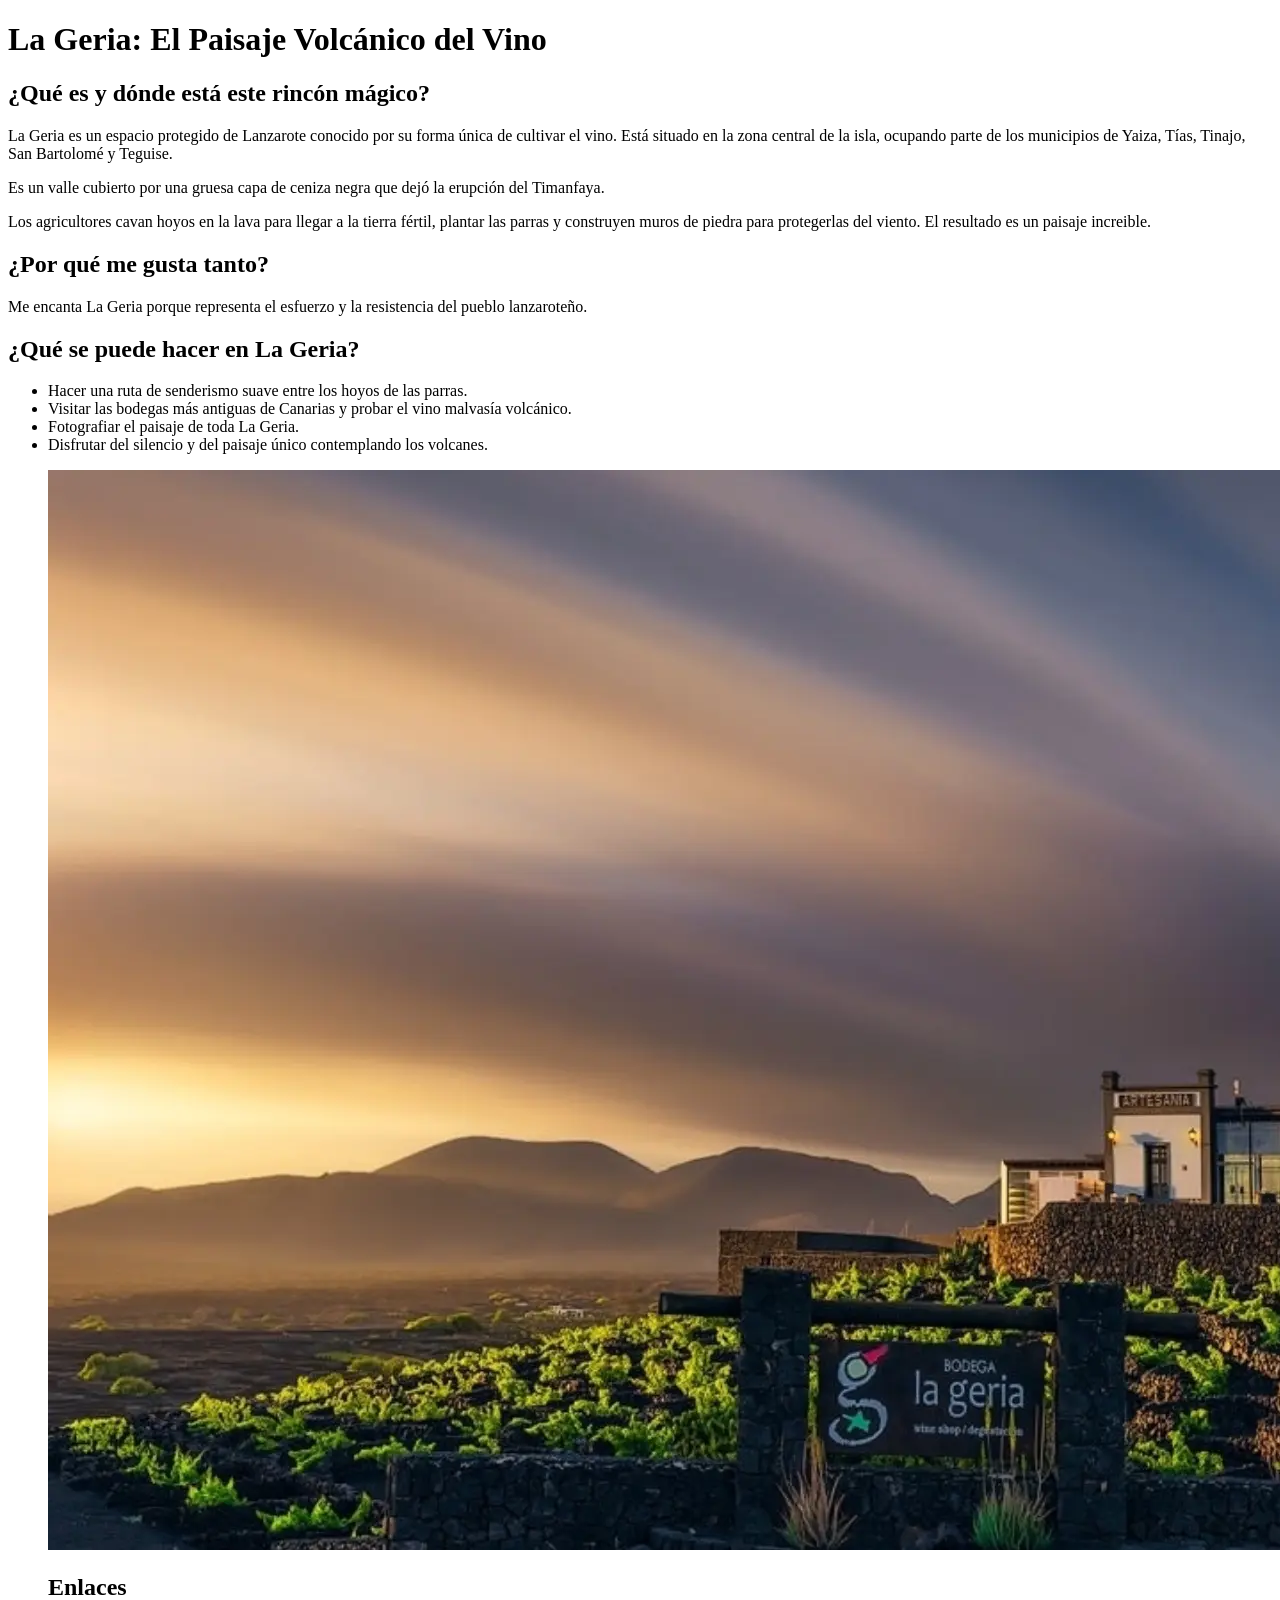
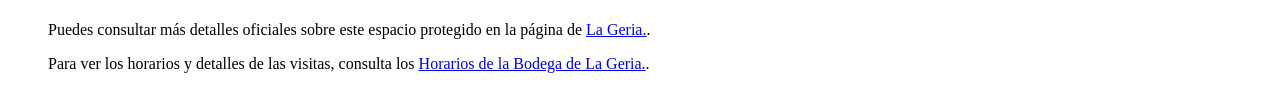
==== index.html @ b386b3d1 "Terminar index.html y empezar datos" ====
<!DOCTYPE html>
<html lang="es">
<head>
    <meta charset="UTF-8">
    <meta name="viewport" content="width=device-width, initial-scale=1.0">
    <title>La Geria</title>
    <meta name="description" content="Descubre La Geria, el impresionante paisaje protegido de Lanzarote donde se cultiva el vino sobre ceniza volcánica.">
</head>
<body>
    <h1>La Geria: El Paisaje Volcánico del Vino</h1>
    <h2>¿Qué es y dónde está este rincón mágico?</h2>
    <p>La Geria es un espacio protegido de Lanzarote conocido por su forma única de cultivar el vino. Está situado en la zona central de la isla, ocupando parte de los municipios de Yaiza, Tías, Tinajo, San Bartolomé y Teguise. 
    <p>Es un valle cubierto por una gruesa capa de ceniza negra que dejó la erupción del Timanfaya.</p>
    <p>Los agricultores cavan hoyos en la lava para llegar a la tierra fértil, plantar las parras y construyen muros de piedra para protegerlas del viento. El resultado es un paisaje increible.</p>
    <h2>¿Por qué me gusta tanto?</h2>
    <p>Me encanta La Geria porque representa el esfuerzo y la resistencia del pueblo lanzaroteño.</p>
    <h2>¿Qué se puede hacer en La Geria?</h2>
    <ul>
        <li>Hacer una ruta de senderismo suave entre los hoyos de las parras.</li>
        <li>Visitar las bodegas más antiguas de Canarias y probar el vino malvasía volcánico.</li>
        <li>Fotografiar el paisaje de toda La Geria.</li>
        <li>Disfrutar del silencio y del paisaje único contemplando los volcanes.</li>
    </ul>
    <figure>
        <img src="img/lageria.png">
    <h2>Enlaces</h2>
    <p>Puedes consultar más detalles oficiales sobre este espacio protegido en la página de <a href="https://www.lageria.com/" target="_blank">La Geria.</a>.</p>
    <p>Para ver los horarios y detalles de las visitas, consulta los <a href="datos.html">Horarios de la Bodega de La Geria.</a>.</p>
</body>
</html>
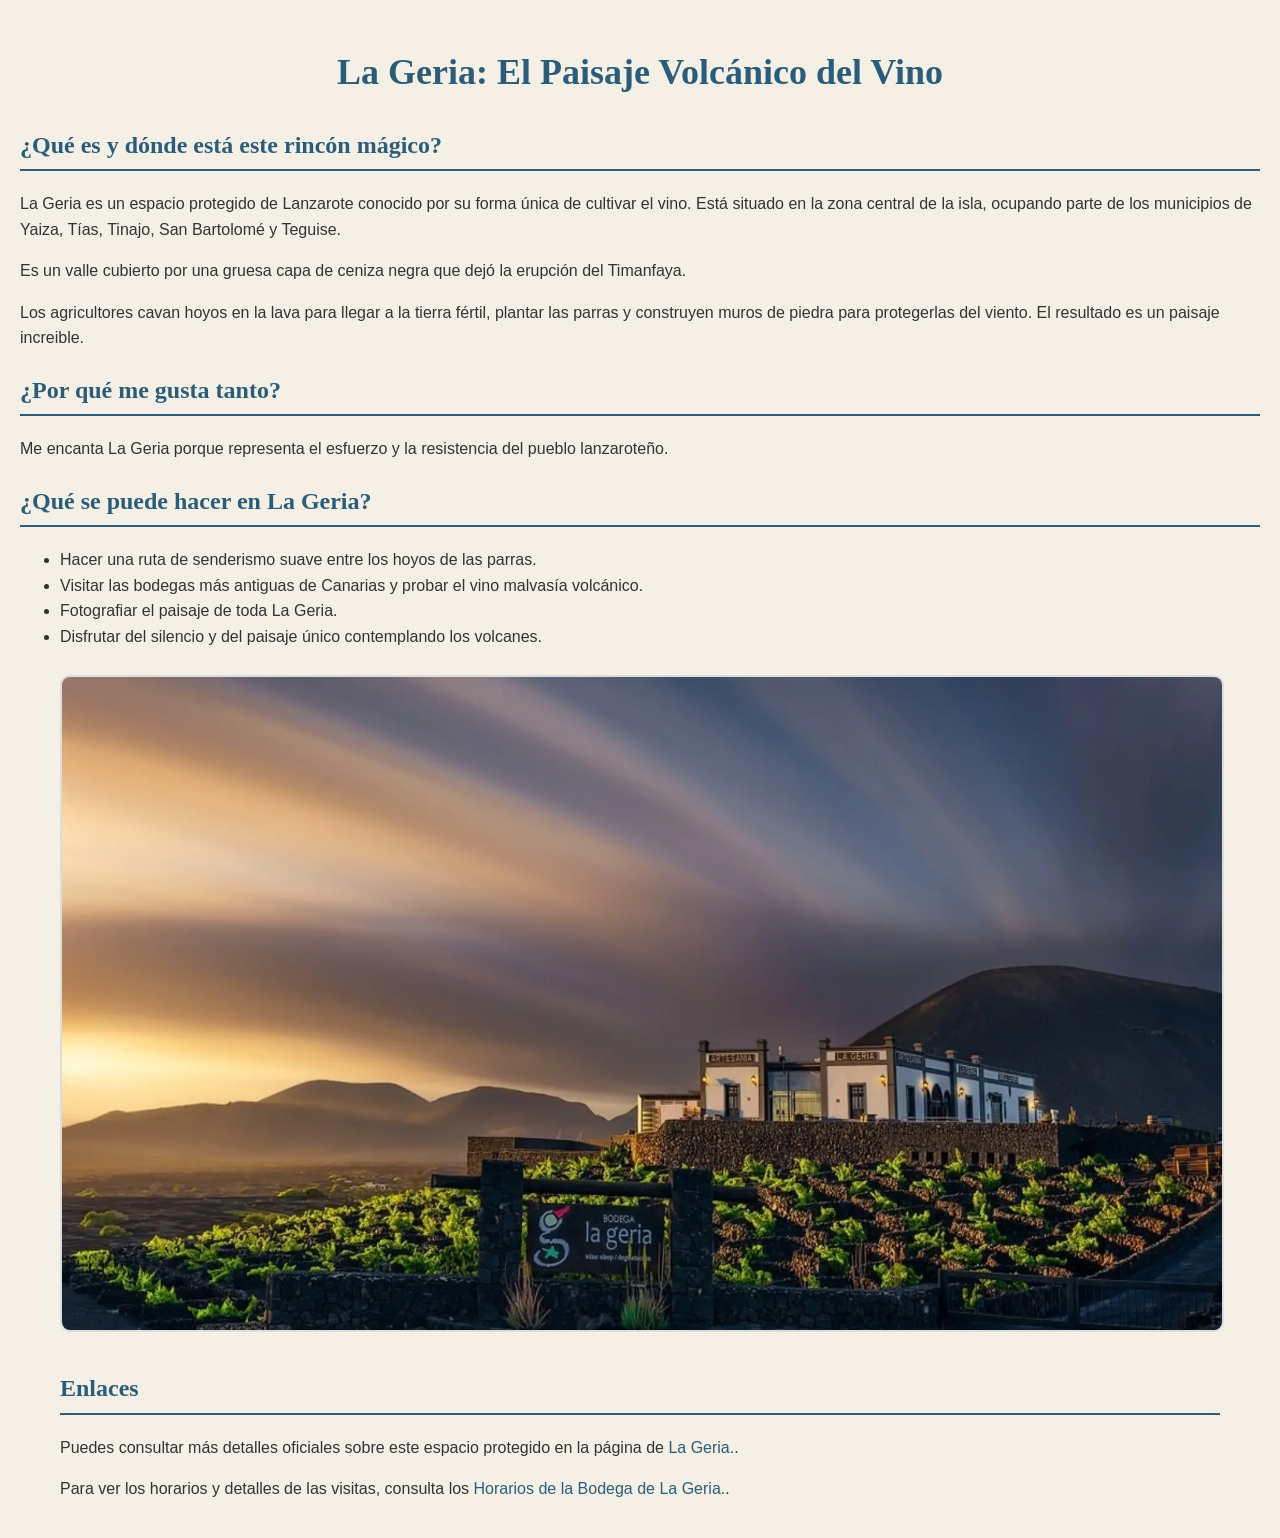
==== commit 845a548b: "Hacer estilos.css" ====
--- a/index.html
+++ b/index.html
@@ -5,6 +5,7 @@
     <meta name="viewport" content="width=device-width, initial-scale=1.0">
     <title>La Geria</title>
     <meta name="description" content="Descubre La Geria, el impresionante paisaje protegido de Lanzarote donde se cultiva el vino sobre ceniza volcánica.">
+    <link rel="stylesheet" href="estilos.css">
 </head>
 <body>
     <h1>La Geria: El Paisaje Volcánico del Vino</h1>
--- a/estilos.css
+++ b/estilos.css
@@ -0,0 +1,56 @@
+body {
+    font-family: Arial, sans-serif;
+    color: #333333;
+    background-color: #f5f0e6;
+    margin: 0;
+    padding: 20px;
+    line-height: 1.6;
+}
+h1, h2 {
+    font-family: Georgia, serif;
+    color: #2b5d7a;
+}
+h1 {
+    font-size: 36px;
+    text-align: center;
+}
+h2 {
+    font-size: 24px;
+    border-bottom: 2px solid #2b5d7a;
+    padding-bottom: 5px;
+}
+a {
+    color: #2b5d7a;
+    text-decoration: none;
+}
+a:hover {
+    text-decoration: underline;
+}
+img {
+    max-width: 100%;
+    height: auto;
+    border-radius: 10px;
+    border: 2px solid #ddd;
+    margin: 10px 0;
+}
+table {
+    width: 100%;
+    border-collapse: collapse;
+    margin: 20px 0;
+}
+th, td {
+    border: 1px solid #999999;
+    padding: 10px;
+    text-align: left;
+}
+th {
+    background-color: #2b5d7a;
+    color: white;
+}
+.aviso {
+    background-color: lightyellow;
+    border: 2px solid orange;
+    padding: 15px;
+    border-radius: 8px;
+    margin: 15px 0;
+}
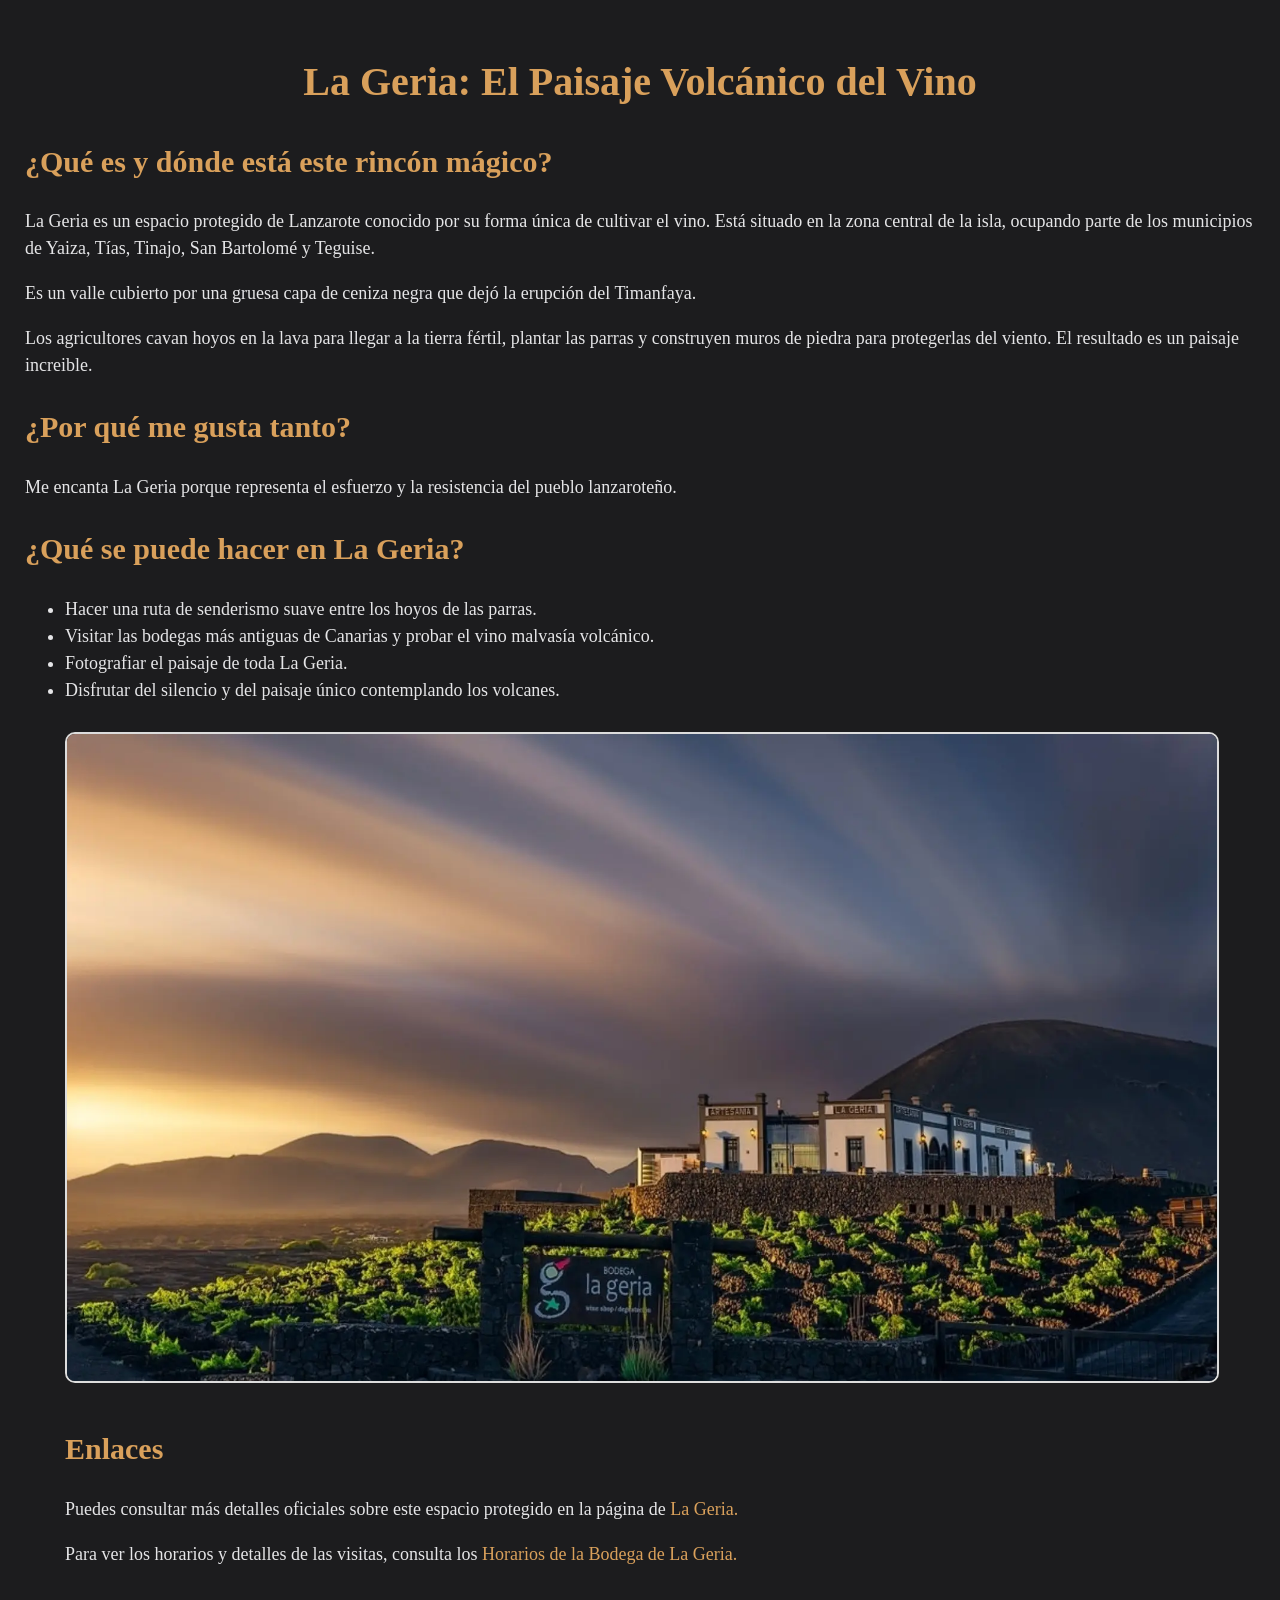
==== commit d2c23616: "Hacer estilos.css" ====
--- a/index.html
+++ b/index.html
@@ -25,7 +25,7 @@
     <figure>
         <img src="img/lageria.png">
     <h2>Enlaces</h2>
-    <p>Puedes consultar más detalles oficiales sobre este espacio protegido en la página de <a href="https://www.lageria.com/" target="_blank">La Geria.</a>.</p>
-    <p>Para ver los horarios y detalles de las visitas, consulta los <a href="datos.html">Horarios de la Bodega de La Geria.</a>.</p>
+    <p>Puedes consultar más detalles oficiales sobre este espacio protegido en la página de <a href="https://www.lageria.com/" target="_blank">La Geria.</a></p>
+    <p>Para ver los horarios y detalles de las visitas, consulta los <a href="datos.html">Horarios de la Bodega de La Geria.</a></p>
 </body>
 </html>
--- a/estilos.css
+++ b/estilos.css
@@ -1,26 +1,25 @@
 body {
-    font-family: Arial, sans-serif;
-    color: #333333;
-    background-color: #f5f0e6;
+    font-family: 'Times New Roman', Times;
+    font-size: 18px;
+    color: #e5e5e7;
+    background-color: #1c1c1e;
     margin: 0;
-    padding: 20px;
-    line-height: 1.6;
+    padding: 25px;
+    line-height: 1.5;
 }
 h1, h2 {
-    font-family: Georgia, serif;
-    color: #2b5d7a;
+    font-family: 'Times New Roman', Times;
+    color: #d9a05b;
 }
 h1 {
-    font-size: 36px;
+    font-size: 40px;
     text-align: center;
 }
 h2 {
-    font-size: 24px;
-    border-bottom: 2px solid #2b5d7a;
-    padding-bottom: 5px;
+    font-size: 30px;
 }
 a {
-    color: #2b5d7a;
+    color: #d9a05b;
     text-decoration: none;
 }
 a:hover {
@@ -33,24 +32,12 @@
     border: 2px solid #ddd;
     margin: 10px 0;
 }
-table {
-    width: 100%;
-    border-collapse: collapse;
-    margin: 20px 0;
-}
 th, td {
     border: 1px solid #999999;
     padding: 10px;
     text-align: left;
 }
 th {
-    background-color: #2b5d7a;
+    background-color: #047118;
     color: white;
-}
-.aviso {
-    background-color: lightyellow;
-    border: 2px solid orange;
-    padding: 15px;
-    border-radius: 8px;
-    margin: 15px 0;
 }
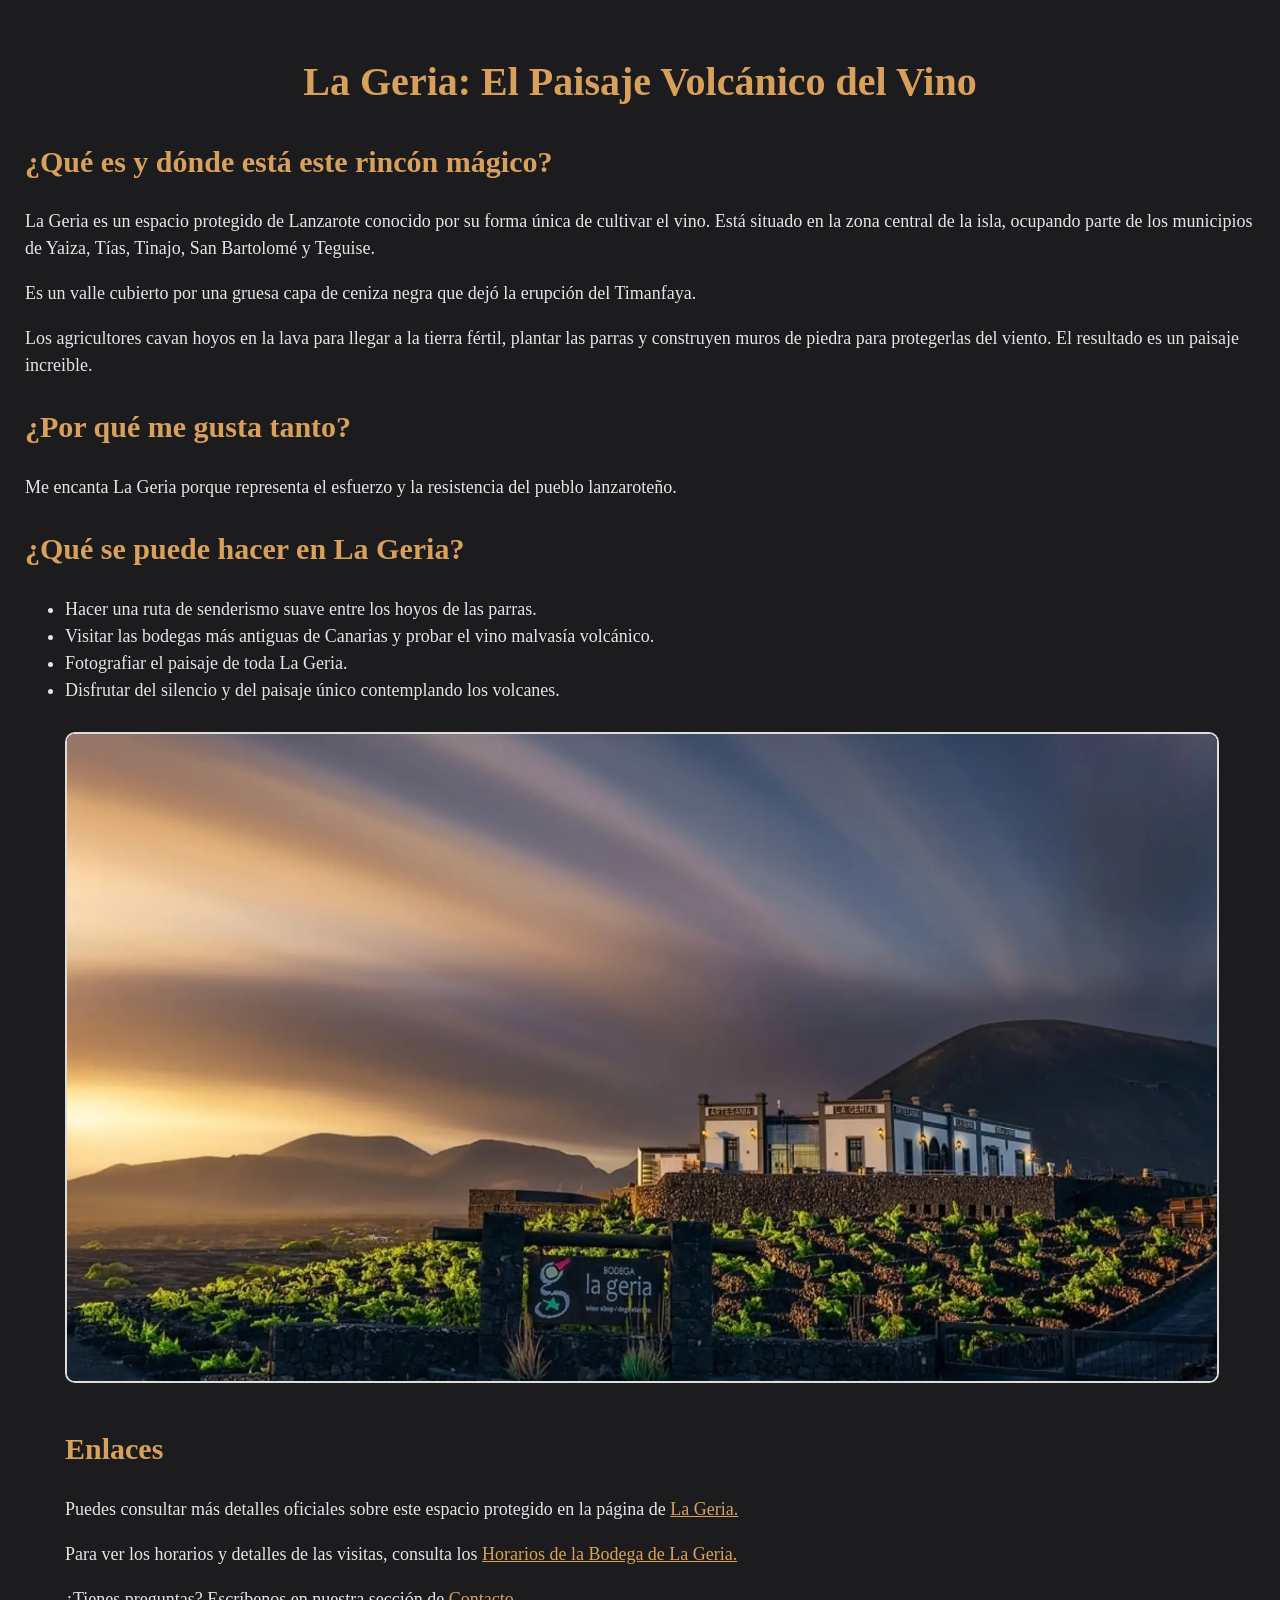
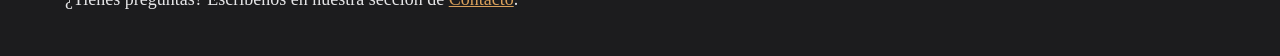
==== commit e3bb3528: "Hacer cambios" ====
--- a/index.html
+++ b/index.html
@@ -27,5 +27,6 @@
     <h2>Enlaces</h2>
     <p>Puedes consultar más detalles oficiales sobre este espacio protegido en la página de <a href="https://www.lageria.com/" target="_blank">La Geria.</a></p>
     <p>Para ver los horarios y detalles de las visitas, consulta los <a href="datos.html">Horarios de la Bodega de La Geria.</a></p>
+    <p>¿Tienes preguntas? Escríbenos en nuestra sección de <a href="contacto.html">Contacto</a>.</p>
 </body>
 </html>
--- a/estilos.css
+++ b/estilos.css
@@ -20,10 +20,9 @@
 }
 a {
     color: #d9a05b;
-    text-decoration: none;
 }
 a:hover {
-    text-decoration: underline;
+    color:aqua;
 }
 img {
     max-width: 100%;
@@ -38,6 +37,6 @@
     text-align: left;
 }
 th {
-    background-color: #047118;
+    background-color: #d9a05b;
     color: white;
 }
